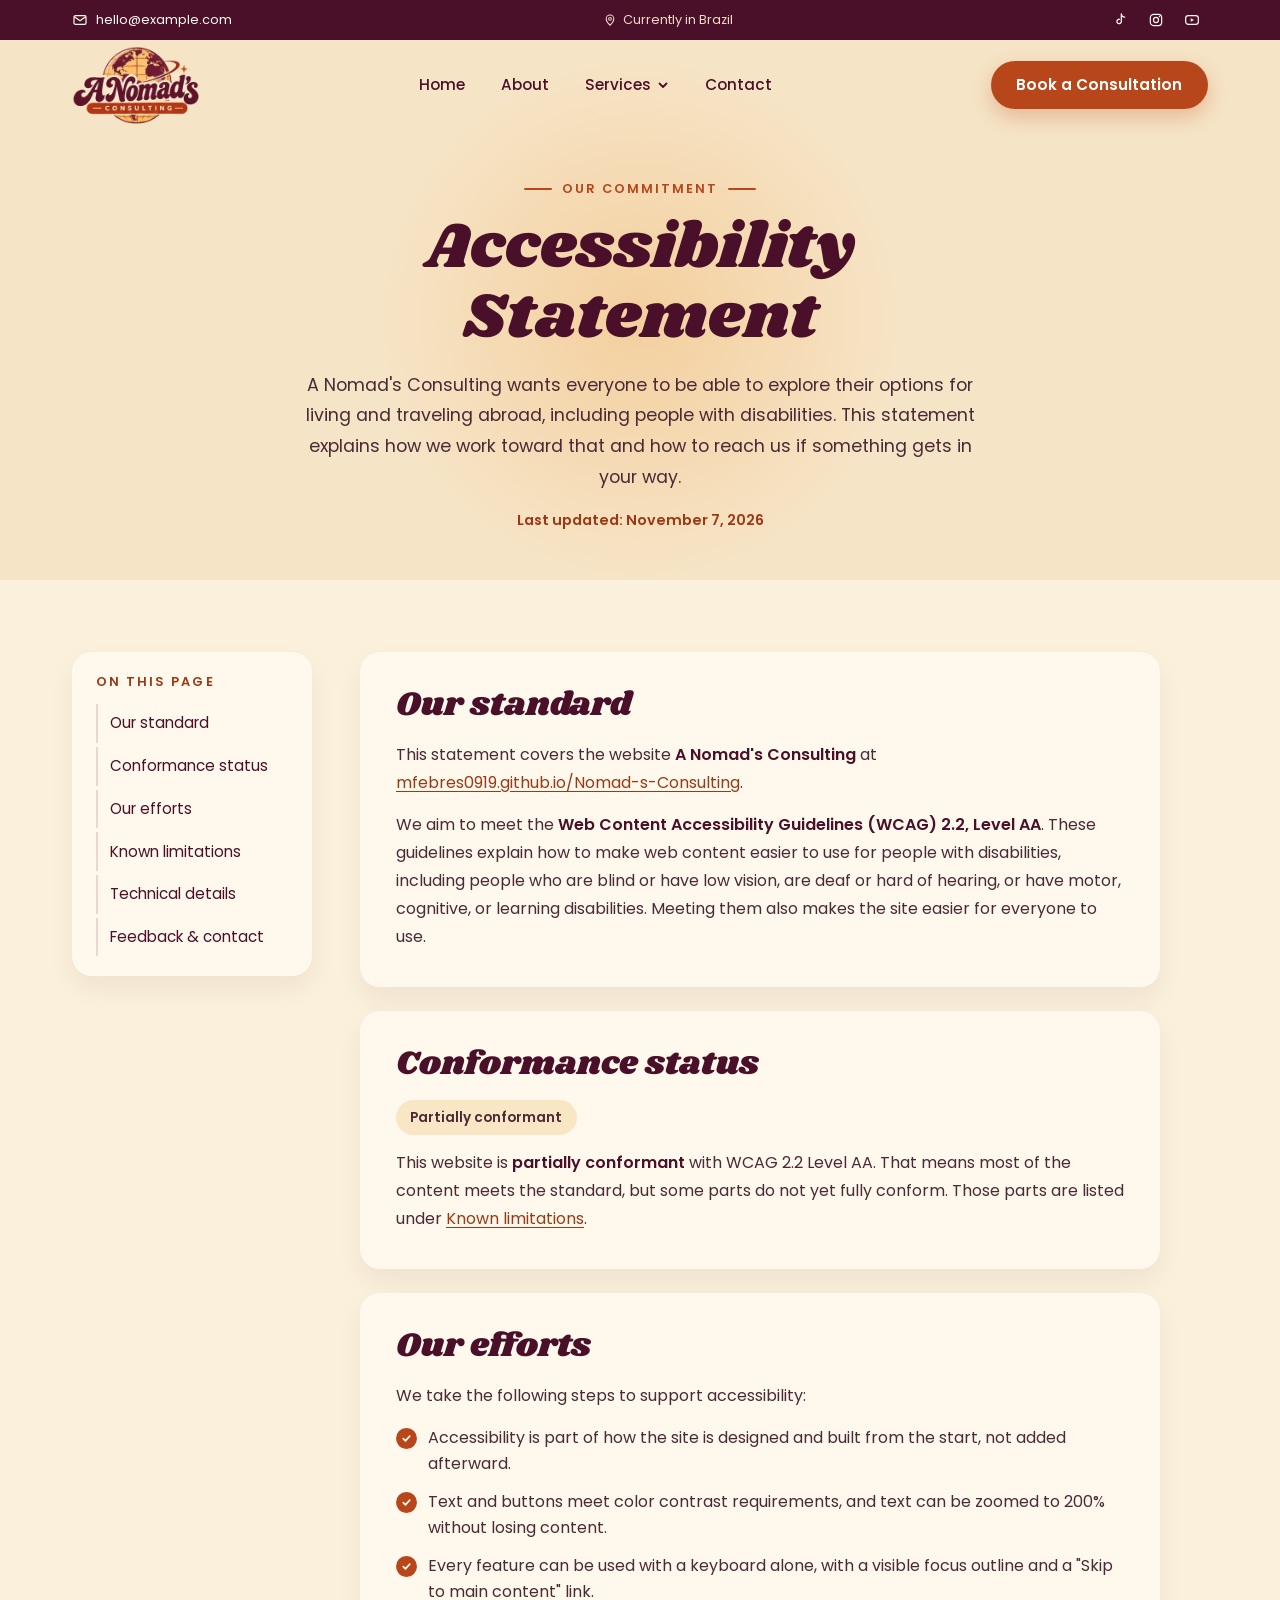
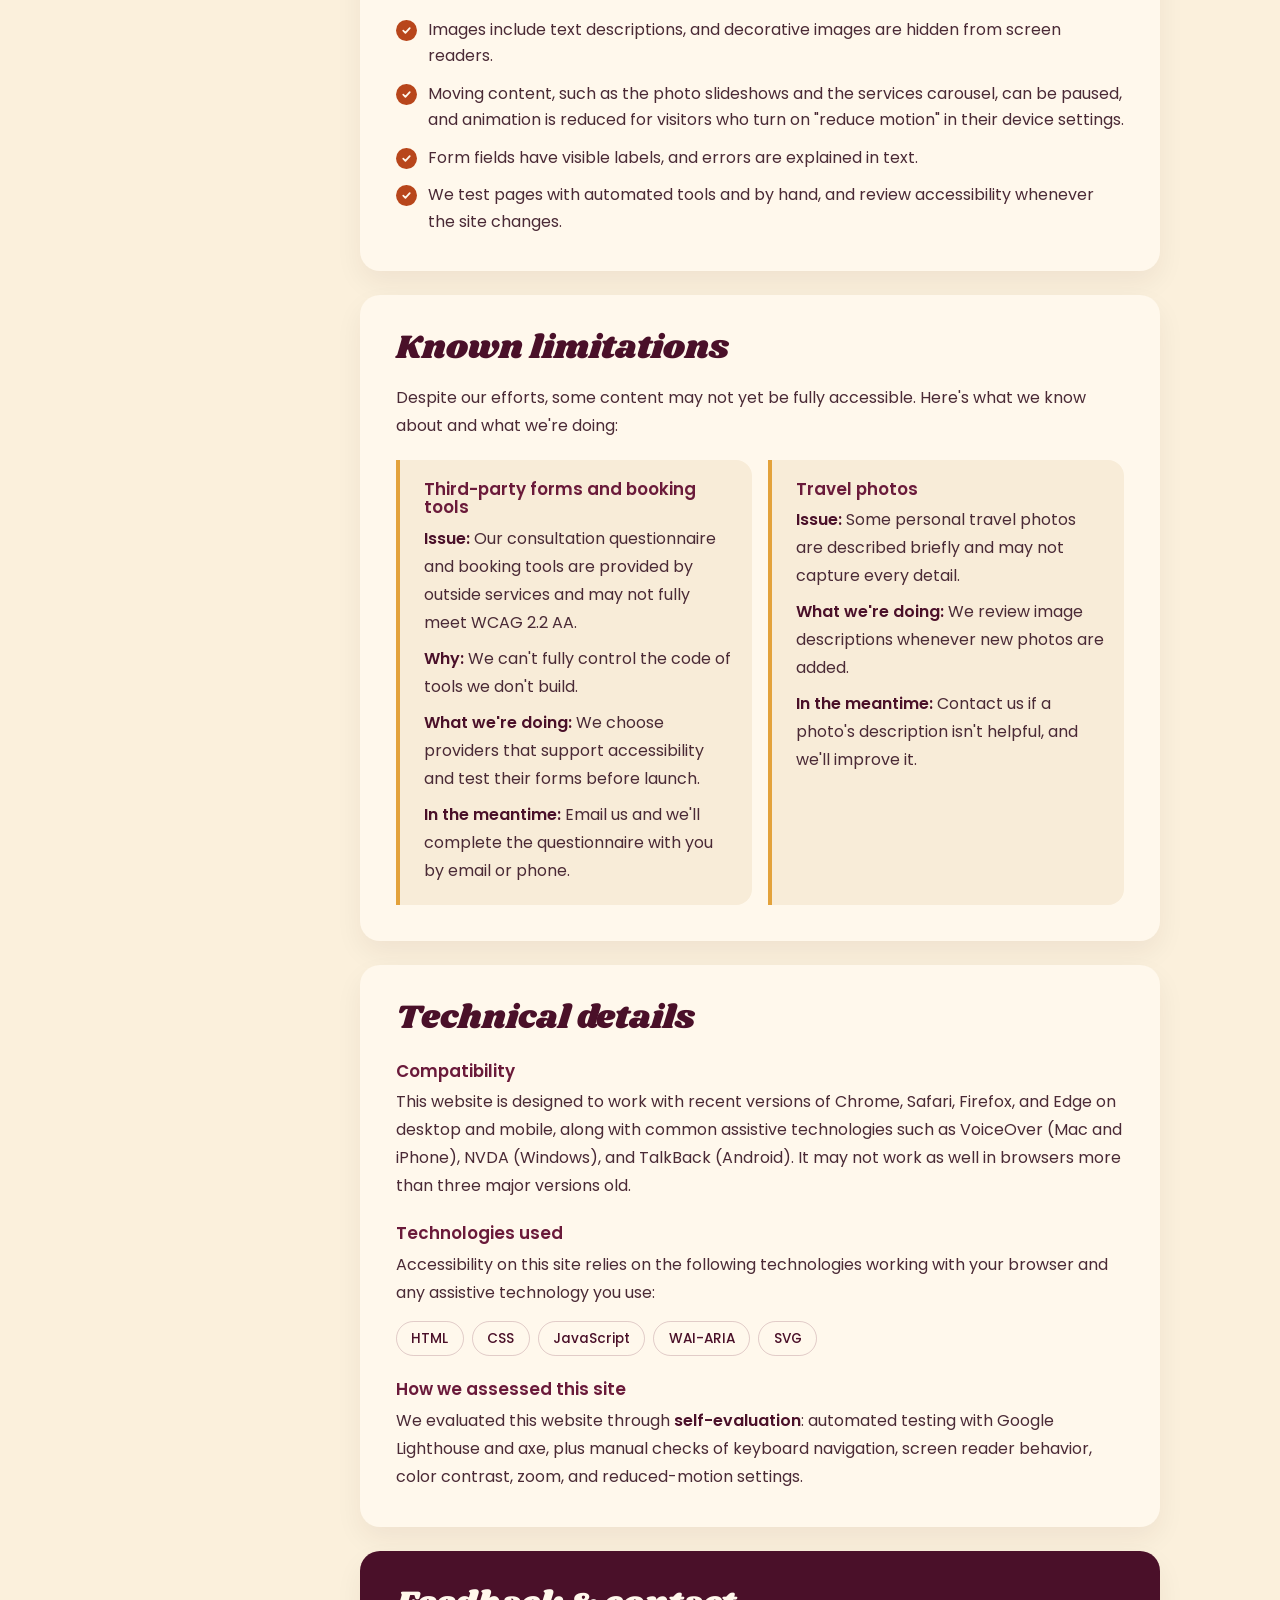
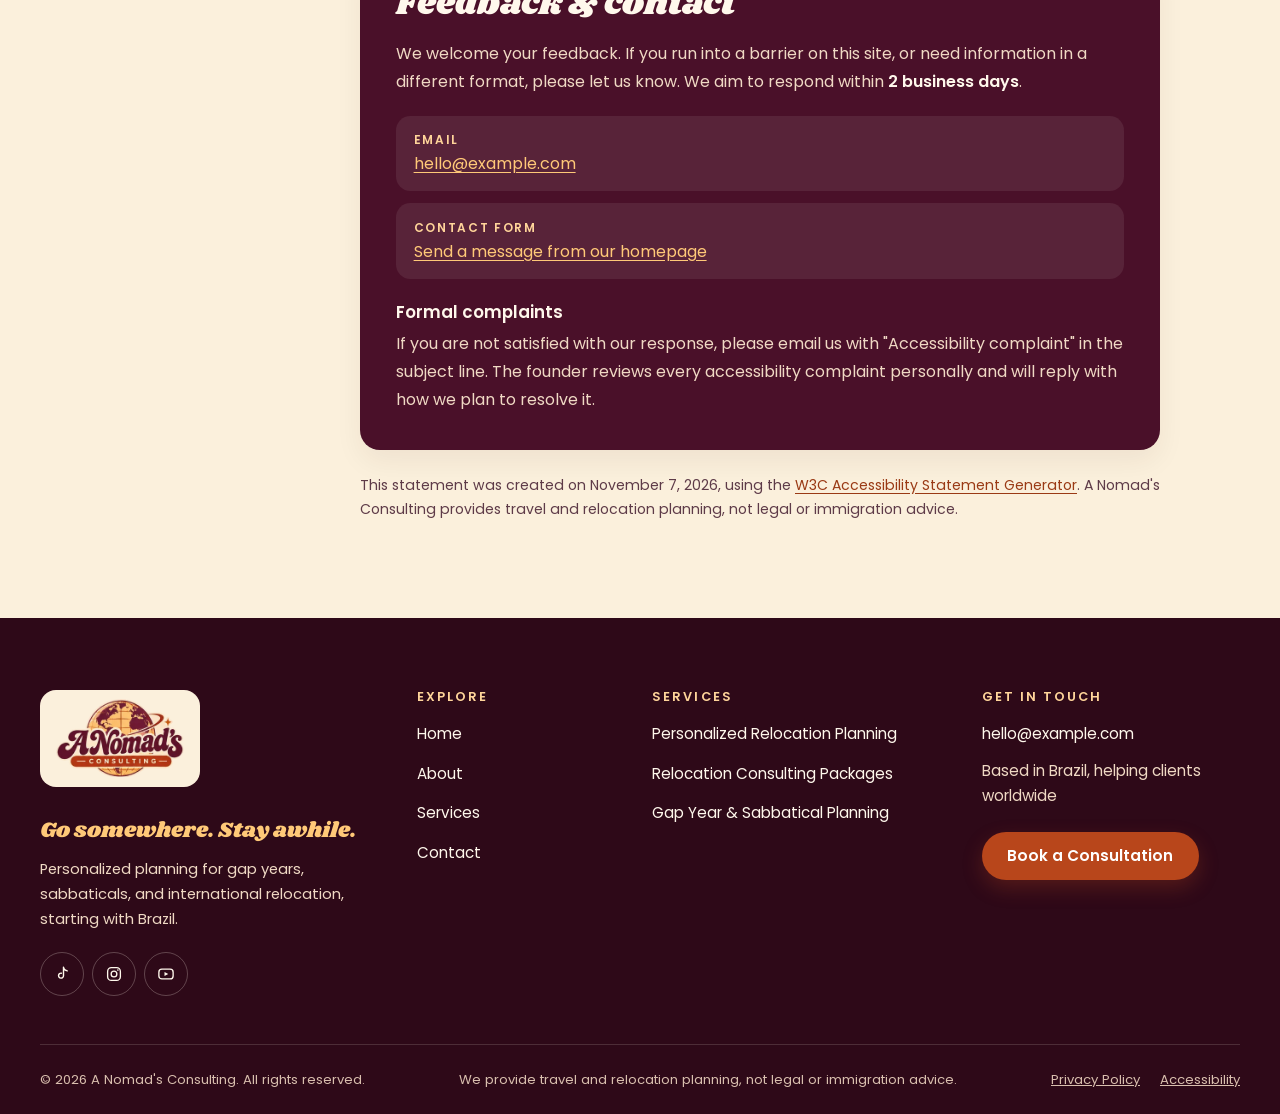
==== accessibility/index.html @ 3bfdb9e0 "Add accessibility statement page; restart services progress bar on arrow clicks; soften contact back" ====
<!DOCTYPE html>
<html lang="en">
<head>
    <meta charset="utf-8">
    <meta name="viewport" content="width=device-width, initial-scale=1">
    <title>Accessibility Statement | A Nomad's Consulting</title>
    <meta name="description" content="Our commitment to an accessible website: the WCAG 2.2 AA standard we follow, known limitations, and how to reach us with accessibility feedback.">
    <meta name="theme-color" content="#fbf0dc">
    <link rel="canonical" href="https://mfebres0919.github.io/Nomad-s-Consulting/accessibility/">
    <link rel="icon" href="../favicon.png" type="image/png" sizes="48x48">
    <link rel="apple-touch-icon" href="../apple-touch-icon.png">

    <link rel="preload" href="../fonts/shrikhand-v17-latin-regular.woff2" as="font" type="font/woff2" crossorigin>
    <link rel="preload" href="../fonts/poppins-v24-latin-regular.woff2" as="font" type="font/woff2" crossorigin>

    <!-- Approved exception (handbook Section 3): tiny head script so fade-ins start hidden -->
    <script src="../javascript/reveal-init.js"></script>

    <link rel="stylesheet" href="../css/global.css">
    <link rel="stylesheet" href="../css/accessibility.css">

    <script defer src="../javascript/vendor/lenis.min.js"></script>
    <script defer src="../javascript/global.js"></script>
</head>
<body>
    <a class="skip-link" href="../#main">Skip to main content</a>

    <!-- ============================================ -->
    <!-- Navigation -->
    <!-- ============================================ -->
    <header class="nav" id="nav">
        <!-- Top bar: email and socials (tucks away on scroll) -->
        <div class="topbar">
            <div class="topbar__inner">
                <!-- PLACEHOLDER: her business email -->
                <a class="topbar__link" href="mailto:hello@example.com">
                    <svg aria-hidden="true" width="16" height="16" viewBox="0 0 24 24"><rect x="3" y="5.5" width="18" height="13" rx="2" fill="none" stroke="currentColor" stroke-width="1.8"/><path d="m3.5 7 8.5 6 8.5-6" fill="none" stroke="currentColor" stroke-width="1.8" stroke-linejoin="round"/></svg>
                    <span>hello@example.com</span>
                </a>

                <p class="topbar__note">
                    <svg aria-hidden="true" width="14" height="14" viewBox="0 0 24 24"><path d="M12 21s-6.5-5.6-6.5-11a6.5 6.5 0 0 1 13 0c0 5.4-6.5 11-6.5 11z" fill="none" stroke="currentColor" stroke-width="1.8" stroke-linejoin="round"/><circle cx="12" cy="10" r="2.4" fill="none" stroke="currentColor" stroke-width="1.8"/></svg>
                    Currently in Brazil
                </p>

                <!-- PLACEHOLDER: swap # for her real profile links -->
                <ul class="topbar__social">
                    <li><a class="topbar__icon" href="#"><span class="visually-hidden">TikTok</span><svg aria-hidden="true" width="16" height="16" viewBox="0 0 24 24"><path d="M14 3v11.2a3.3 3.3 0 1 1-2.8-3.3M14 3c.4 2.7 2.4 4.6 5 4.8" fill="none" stroke="currentColor" stroke-width="1.9" stroke-linecap="round" stroke-linejoin="round"/></svg></a></li>
                    <li><a class="topbar__icon" href="#"><span class="visually-hidden">Instagram</span><svg aria-hidden="true" width="16" height="16" viewBox="0 0 24 24"><rect x="3.5" y="3.5" width="17" height="17" rx="5" fill="none" stroke="currentColor" stroke-width="1.8"/><circle cx="12" cy="12" r="3.8" fill="none" stroke="currentColor" stroke-width="1.8"/><circle cx="17.2" cy="6.8" r="1.1" fill="currentColor"/></svg></a></li>
                    <li><a class="topbar__icon" href="#"><span class="visually-hidden">YouTube</span><svg aria-hidden="true" width="16" height="16" viewBox="0 0 24 24"><rect x="2.5" y="5.5" width="19" height="13" rx="4" fill="none" stroke="currentColor" stroke-width="1.8"/><path d="m10 9.2 5 2.8-5 2.8z" fill="currentColor"/></svg></a></li>
                </ul>
            </div>
        </div>

        <div class="nav__inner">
            <a class="nav__brand" href="../">
                <span class="visually-hidden">A Nomad's Consulting home</span>
                <picture>
                    <source srcset="../images/brand/logo-sm.webp" type="image/webp">
                    <img src="../images/brand/logo-sm.png" alt="" width="300" height="182" decoding="async">
                </picture>
            </a>

            <nav class="nav__menu" id="nav-menu" aria-label="Main">
                <!-- Pill that slides behind the active link (desktop) -->
                <span class="nav__indicator" aria-hidden="true"></span>
                <ul class="nav__links">
                    <li class="nav__item"><a class="nav__link" href="../">Home</a></li>
                    <li class="nav__item"><a class="nav__link" href="../#about">About</a></li>
                    <li class="nav__item nav__item--dropdown">
                        <button class="nav__link nav__drop-toggle" type="button" aria-expanded="false" aria-controls="services-menu">
                            Services
                            <svg class="nav__chevron" aria-hidden="true" width="12" height="12" viewBox="0 0 12 12"><path d="M2.5 4.5 6 8l3.5-3.5" fill="none" stroke="currentColor" stroke-width="1.8" stroke-linecap="round" stroke-linejoin="round"/></svg>
                        </button>
                        <div class="nav__dropdown" id="services-menu">
                            <ul class="nav__dropdown-list">
                                <li><a class="nav__dropdown-link" href="../#relocation-planning">Personalized Relocation Planning</a></li>
                                <li><a class="nav__dropdown-link" href="../#consulting-packages">Relocation Consulting Packages</a></li>
                                <li><a class="nav__dropdown-link" href="../#gap-year">Gap Year &amp; Sabbatical Planning</a></li>
                                <li><a class="nav__dropdown-link nav__dropdown-link--all" href="../#services">View all services</a></li>
                            </ul>
                        </div>
                    </li>
                    <li class="nav__item"><a class="nav__link" href="../#contact">Contact</a></li>
                    <li class="nav__item nav__item--cta"><a class="btn btn--primary" href="../#book">Book a Consultation</a></li>
                </ul>
            </nav>

            <a class="btn btn--primary nav__cta" href="../#book">Book a Consultation</a>

            <button class="nav__toggle" type="button" aria-expanded="false" aria-controls="nav-menu" aria-label="Open menu">
                <span class="nav__bar"></span>
                <span class="nav__bar"></span>
                <span class="nav__bar"></span>
            </button>
        </div>
    </header>

    <main id="main">
        <!-- ============================================ -->
        <!-- Page header -->
        <!-- ============================================ -->
        <header class="page-hero" id="top">
            <div class="page-hero__inner">
                <p class="section-eyebrow" data-reveal="down">Our Commitment</p>
                <h1 class="page-hero__title" data-reveal="up" data-reveal-delay="1">Accessibility Statement</h1>
                <p class="page-hero__text" data-reveal="up" data-reveal-delay="2">A Nomad's Consulting wants everyone to be able to explore their options for living and traveling abroad, including people with disabilities. This statement explains how we work toward that and how to reach us if something gets in your way.</p>
                <p class="page-hero__date" data-reveal="up" data-reveal-delay="3">Last updated: <time datetime="2026-11-07">November 7, 2026</time></p>
            </div>
        </header>

        <div class="statement">
            <!-- On this page -->
            <nav class="statement__toc" aria-label="On this page" data-reveal="left">
                <p class="statement__toc-title">On this page</p>
                <ul>
                    <li><a href="#standard">Our standard</a></li>
                    <li><a href="#status">Conformance status</a></li>
                    <li><a href="#efforts">Our efforts</a></li>
                    <li><a href="#limitations">Known limitations</a></li>
                    <li><a href="#technical">Technical details</a></li>
                    <li><a href="#feedback">Feedback &amp; contact</a></li>
                </ul>
            </nav>

            <div class="statement__body">
                <section class="statement__card" id="standard" aria-labelledby="standard-title" data-reveal="up">
                    <h2 id="standard-title">Our standard</h2>
                    <p>This statement covers the website <strong>A Nomad's Consulting</strong> at <a href="https://mfebres0919.github.io/Nomad-s-Consulting/">mfebres0919.github.io/Nomad-s-Consulting</a>.</p>
                    <p>We aim to meet the <strong>Web Content Accessibility Guidelines (WCAG) 2.2, Level AA</strong>. These guidelines explain how to make web content easier to use for people with disabilities, including people who are blind or have low vision, are deaf or hard of hearing, or have motor, cognitive, or learning disabilities. Meeting them also makes the site easier for everyone to use.</p>
                </section>

                <section class="statement__card" id="status" aria-labelledby="status-title" data-reveal="up">
                    <h2 id="status-title">Conformance status</h2>
                    <p class="statement__badge">Partially conformant</p>
                    <p>This website is <strong>partially conformant</strong> with WCAG 2.2 Level AA. That means most of the content meets the standard, but some parts do not yet fully conform. Those parts are listed under <a href="#limitations">Known limitations</a>.</p>
                </section>

                <section class="statement__card" id="efforts" aria-labelledby="efforts-title" data-reveal="up">
                    <h2 id="efforts-title">Our efforts</h2>
                    <p>We take the following steps to support accessibility:</p>
                    <ul class="statement__list">
                        <li>Accessibility is part of how the site is designed and built from the start, not added afterward.</li>
                        <li>Text and buttons meet color contrast requirements, and text can be zoomed to 200% without losing content.</li>
                        <li>Every feature can be used with a keyboard alone, with a visible focus outline and a "Skip to main content" link.</li>
                        <li>Images include text descriptions, and decorative images are hidden from screen readers.</li>
                        <li>Moving content, such as the photo slideshows and the services carousel, can be paused, and animation is reduced for visitors who turn on "reduce motion" in their device settings.</li>
                        <li>Form fields have visible labels, and errors are explained in text.</li>
                        <li>We test pages with automated tools and by hand, and review accessibility whenever the site changes.</li>
                    </ul>
                </section>

                <section class="statement__card" id="limitations" aria-labelledby="limitations-title" data-reveal="up">
                    <h2 id="limitations-title">Known limitations</h2>
                    <p>Despite our efforts, some content may not yet be fully accessible. Here's what we know about and what we're doing:</p>

                    <div class="statement__limits">
                        <div class="statement__limit">
                            <h3>Third-party forms and booking tools</h3>
                            <p><strong>Issue:</strong> Our consultation questionnaire and booking tools are provided by outside services and may not fully meet WCAG 2.2 AA.</p>
                            <p><strong>Why:</strong> We can't fully control the code of tools we don't build.</p>
                            <p><strong>What we're doing:</strong> We choose providers that support accessibility and test their forms before launch.</p>
                            <p><strong>In the meantime:</strong> Email us and we'll complete the questionnaire with you by email or phone.</p>
                        </div>

                        <div class="statement__limit">
                            <h3>Travel photos</h3>
                            <p><strong>Issue:</strong> Some personal travel photos are described briefly and may not capture every detail.</p>
                            <p><strong>What we're doing:</strong> We review image descriptions whenever new photos are added.</p>
                            <p><strong>In the meantime:</strong> Contact us if a photo's description isn't helpful, and we'll improve it.</p>
                        </div>
                    </div>
                </section>

                <section class="statement__card" id="technical" aria-labelledby="technical-title" data-reveal="up">
                    <h2 id="technical-title">Technical details</h2>

                    <h3>Compatibility</h3>
                    <p>This website is designed to work with recent versions of Chrome, Safari, Firefox, and Edge on desktop and mobile, along with common assistive technologies such as VoiceOver (Mac and iPhone), NVDA (Windows), and TalkBack (Android). It may not work as well in browsers more than three major versions old.</p>

                    <h3>Technologies used</h3>
                    <p>Accessibility on this site relies on the following technologies working with your browser and any assistive technology you use:</p>
                    <ul class="statement__tags">
                        <li>HTML</li>
                        <li>CSS</li>
                        <li>JavaScript</li>
                        <li>WAI-ARIA</li>
                        <li>SVG</li>
                    </ul>

                    <h3>How we assessed this site</h3>
                    <p>We evaluated this website through <strong>self-evaluation</strong>: automated testing with Google Lighthouse and axe, plus manual checks of keyboard navigation, screen reader behavior, color contrast, zoom, and reduced-motion settings.</p>
                </section>

                <section class="statement__card statement__card--feature" id="feedback" aria-labelledby="feedback-title" data-reveal="up">
                    <h2 id="feedback-title">Feedback &amp; contact</h2>
                    <p>We welcome your feedback. If you run into a barrier on this site, or need information in a different format, please let us know. We aim to respond within <strong>2 business days</strong>.</p>

                    <ul class="statement__contact">
                        <li>
                            <span class="statement__contact-label">Email</span>
                            <!-- PLACEHOLDER: her business email -->
                            <a href="mailto:hello@example.com">hello@example.com</a>
                        </li>
                        <li>
                            <span class="statement__contact-label">Contact form</span>
                            <a href="../#contact">Send a message from our homepage</a>
                        </li>
                    </ul>

                    <h3>Formal complaints</h3>
                    <p>If you are not satisfied with our response, please email us with "Accessibility complaint" in the subject line. The founder reviews every accessibility complaint personally and will reply with how we plan to resolve it.</p>
                </section>

                <p class="statement__note" data-reveal="up">This statement was created on November 7, 2026, using the <a href="https://www.w3.org/WAI/planning/statements/generator/">W3C Accessibility Statement Generator</a>. A Nomad's Consulting provides travel and relocation planning, not legal or immigration advice.</p>
            </div>
        </div>
    </main>

    <!-- ============================================ -->
    <!-- Footer -->
    <!-- ============================================ -->
    <footer class="footer">
        <div class="footer__inner">
            <div class="footer__brand" data-reveal="up">
                <a class="footer__logo" href="../">
                    <span class="visually-hidden">A Nomad's Consulting home</span>
                    <picture>
                        <source data-srcset="../images/brand/logo-sm.webp" type="image/webp">
                        <img data-src="../images/brand/logo-sm.png" alt="" width="300" height="182" decoding="async">
                    </picture>
                </a>
                <p class="footer__tagline">Go somewhere. Stay awhile.</p>
                <p class="footer__text">Personalized planning for gap years, sabbaticals, and international relocation, starting with Brazil.</p>

                <!-- PLACEHOLDER: swap # for her real profile links -->
                <ul class="footer__social">
                    <li><a class="footer__social-link" href="#"><span class="visually-hidden">TikTok</span><svg aria-hidden="true" width="18" height="18" viewBox="0 0 24 24"><path d="M14 3v11.2a3.3 3.3 0 1 1-2.8-3.3M14 3c.4 2.7 2.4 4.6 5 4.8" fill="none" stroke="currentColor" stroke-width="1.9" stroke-linecap="round" stroke-linejoin="round"/></svg></a></li>
                    <li><a class="footer__social-link" href="#"><span class="visually-hidden">Instagram</span><svg aria-hidden="true" width="18" height="18" viewBox="0 0 24 24"><rect x="3.5" y="3.5" width="17" height="17" rx="5" fill="none" stroke="currentColor" stroke-width="1.8"/><circle cx="12" cy="12" r="3.8" fill="none" stroke="currentColor" stroke-width="1.8"/><circle cx="17.2" cy="6.8" r="1.1" fill="currentColor"/></svg></a></li>
                    <li><a class="footer__social-link" href="#"><span class="visually-hidden">YouTube</span><svg aria-hidden="true" width="18" height="18" viewBox="0 0 24 24"><rect x="2.5" y="5.5" width="19" height="13" rx="4" fill="none" stroke="currentColor" stroke-width="1.8"/><path d="m10 9.2 5 2.8-5 2.8z" fill="currentColor"/></svg></a></li>
                </ul>
            </div>

            <nav class="footer__col" aria-label="Footer" data-reveal="up" data-reveal-delay="1">
                <h2 class="footer__heading">Explore</h2>
                <ul class="footer__links">
                    <li><a href="../">Home</a></li>
                    <li><a href="../#about">About</a></li>
                    <li><a href="../#services">Services</a></li>
                    <li><a href="../#contact">Contact</a></li>
                </ul>
            </nav>

            <div class="footer__col" data-reveal="up" data-reveal-delay="2">
                <h2 class="footer__heading">Services</h2>
                <ul class="footer__links">
                    <li><a href="../#relocation-planning">Personalized Relocation Planning</a></li>
                    <li><a href="../#consulting-packages">Relocation Consulting Packages</a></li>
                    <li><a href="../#gap-year">Gap Year &amp; Sabbatical Planning</a></li>
                </ul>
            </div>

            <div class="footer__col" data-reveal="up" data-reveal-delay="3">
                <h2 class="footer__heading">Get in Touch</h2>
                <ul class="footer__links">
                    <!-- PLACEHOLDER: her business email -->
                    <li><a href="mailto:hello@example.com">hello@example.com</a></li>
                    <li>Based in Brazil, helping clients worldwide</li>
                </ul>
                <a class="btn btn--primary footer__btn" href="../#book">Book a Consultation</a>
            </div>
        </div>

        <div class="footer__bottom">
            <p>&copy; <span class="footer__year">2026</span> A Nomad's Consulting. All rights reserved.</p>
            <p class="footer__note">We provide travel and relocation planning, not legal or immigration advice.</p>
            <!-- PLACEHOLDER: link once the privacy policy page exists -->
            <div class="footer__legal-links">
                <a class="footer__legal" href="#">Privacy Policy</a>
                <a class="footer__legal" href="./" aria-current="page">Accessibility</a>
            </div>
        </div>
    </footer>

    <!-- Back to top: appears after scrolling down -->
    <a class="back-to-top" href="#top">
        <span class="visually-hidden">Back to top</span>
        <svg aria-hidden="true" width="20" height="20" viewBox="0 0 20 20"><path d="M10 16V4m-5 5 5-5 5 5" fill="none" stroke="currentColor" stroke-width="2" stroke-linecap="round" stroke-linejoin="round"/></svg>
    </a>
</body>
</html>
---- css/global.css ----
/* =========================================================
   A Nomad's Consulting — global styles
   Fonts, tokens, base, buttons, navigation, accessibility
   ========================================================= */

/* ---------- Fonts (self-hosted) ---------- */
@font-face {
    font-family: 'Shrikhand';
    font-style: normal;
    font-weight: 400;
    font-display: swap;
    src: url('../fonts/shrikhand-v17-latin-regular.woff2') format('woff2');
}

@font-face {
    font-family: 'Poppins';
    font-style: normal;
    font-weight: 400;
    font-display: swap;
    src: url('../fonts/poppins-v24-latin-regular.woff2') format('woff2');
}

@font-face {
    font-family: 'Poppins';
    font-style: italic;
    font-weight: 400;
    font-display: swap;
    src: url('../fonts/poppins-v24-latin-italic.woff2') format('woff2');
}

@font-face {
    font-family: 'Poppins';
    font-style: normal;
    font-weight: 500;
    font-display: swap;
    src: url('../fonts/poppins-v24-latin-500.woff2') format('woff2');
}

@font-face {
    font-family: 'Poppins';
    font-style: normal;
    font-weight: 600;
    font-display: swap;
    src: url('../fonts/poppins-v24-latin-600.woff2') format('woff2');
}

/* ---------- Design tokens ---------- */
:root {
    /* Brand colors (from the logo) */
    --plum: #6a1a3a;
    --plum-deep: #4a1029;
    --plum-ink: #2e0918;
    --orange: #b8461b;          /* 5.3:1 behind white text */
    --orange-dark: #9a3a15;     /* small orange text on tinted pills */
    --orange-bright: #d9622b;   /* accents only, never behind text */
    --mustard: #e3a23b;
    --cream: #fbf0dc;
    --cream-light: #fff8ec;
    --sand: #f6e4c6;
    --white: #ffffff;

    /* Type */
    --font-display: 'Shrikhand', 'Cooper Black', Georgia, serif;
    --font-body: 'Poppins', Arial, sans-serif;

    /* Layout */
    --container: 76rem;
    --gutter: clamp(1rem, 4vw, 2.5rem);
    --nav-height: 4.5rem;
    --topbar-height: 2.5rem;
    --header-offset: calc(var(--nav-height) + var(--topbar-height));
    --radius-pill: 999px;
    --radius: 1rem;

    /* Motion */
    --ease-out: cubic-bezier(0.22, 1, 0.36, 1);
    --fill-speed: 650ms;
    --menu-speed: 520ms;
}

/* ---------- Reset & base ---------- */
*,
*::before,
*::after {
    box-sizing: border-box;
}

html {
    scroll-behavior: smooth;
    scroll-padding-top: calc(var(--nav-height) + 1rem);
    -webkit-text-size-adjust: 100%;
}

body {
    margin: 0;
    font-family: var(--font-body);
    font-size: 1rem;
    line-height: 1.6;
    color: var(--plum-ink);
    background: var(--cream);
    -webkit-font-smoothing: antialiased;
}

img,
picture,
svg {
    display: block;
    max-width: 100%;
}

img {
    height: auto;
}

a {
    color: inherit;
}

button {
    font: inherit;
    color: inherit;
    background: none;
    border: 0;
    padding: 0;
    cursor: pointer;
}

ul {
    margin: 0;
    padding: 0;
    list-style: none;
}

h1,
h2,
h3 {
    margin: 0;
    font-family: var(--font-display);
    font-weight: 400;
    line-height: 1.1;
}

p {
    margin: 0;
}

/* ---------- Accessibility utilities ---------- */
.skip-link {
    position: absolute;
    top: 0.75rem;
    left: 0.75rem;
    z-index: 200;
    padding: 0.75rem 1.25rem;
    border-radius: var(--radius-pill);
    background: var(--plum-deep);
    color: var(--white);
    font-weight: 600;
    text-decoration: none;
    transform: translateY(-200%);
    transition: transform 200ms ease;
}

.skip-link:focus {
    transform: translateY(0);
}

.visually-hidden {
    position: absolute;
    width: 1px;
    height: 1px;
    margin: -1px;
    padding: 0;
    overflow: hidden;
    clip: rect(0 0 0 0);
    white-space: nowrap;
    border: 0;
}

:focus-visible {
    outline: 3px solid var(--mustard);
    outline-offset: 3px;
}

/* ---------- Buttons ----------
   The hover color rises from the bottom of the button to the top. */
.btn {
    position: relative;
    isolation: isolate;
    overflow: hidden;
    display: inline-flex;
    align-items: center;
    justify-content: center;
    gap: 0.6rem;
    min-height: 3rem;
    padding: 0.8rem 1.6rem;
    border-radius: var(--radius-pill);
    font-family: var(--font-body);
    font-size: 0.95rem;
    font-weight: 600;
    line-height: 1.2;
    text-align: center;
    text-decoration: none;
    color: var(--white);
    transition: color var(--fill-speed) var(--ease-out), box-shadow var(--fill-speed) var(--ease-out);
}

.btn::before {
    content: "";
    position: absolute;
    inset: 0;
    z-index: -1;
    background: var(--btn-fill);
    transform: scaleY(0);
    transform-origin: bottom;
    transition: transform var(--fill-speed) var(--ease-out);
}

.btn:hover::before,
.btn:focus-visible::before {
    transform: scaleY(1);
}

.btn--primary {
    --btn-fill: var(--plum-deep);
    background: var(--orange);
    box-shadow: 0 0.5rem 1.25rem rgba(184, 70, 27, 0.28);
}

.btn--secondary {
    --btn-fill: var(--orange);
    background: var(--plum);
    box-shadow: 0 0.5rem 1.25rem rgba(46, 9, 24, 0.3);
}

.btn__arrow {
    flex-shrink: 0;
    transition: transform var(--fill-speed) var(--ease-out);
}

.btn:hover .btn__arrow,
.btn:focus-visible .btn__arrow {
    transform: translateX(4px);
}

/* ---------- Section basics (shared by every section) ---------- */
.section-eyebrow {
    display: inline-flex;
    align-items: center;
    gap: 0.6rem;
    margin-bottom: 0.85rem;
    font-size: 0.8rem;
    font-weight: 600;
    letter-spacing: 0.16em;
    text-transform: uppercase;
    color: var(--orange);
}

.section-eyebrow::before {
    content: "";
    width: 1.75rem;
    height: 2px;
    border-radius: 2px;
    background: currentColor;
}

/* Wave divider between sections. Sits at the bottom of a section,
   flipped so the waves rise into it; set `color` to the next
   section's background. */
.section-divider {
    position: absolute;
    left: 0;
    bottom: -1px;
    width: 100%;
    height: clamp(3.5rem, 8vw, 7rem);
    transform: scaleY(-1);
    pointer-events: none;
}

/* At the top of a section, hanging down from the one above */
.section-divider--top {
    top: -1px;
    bottom: auto;
    transform: none;
}

/* ---------- Navigation (mobile first) ----------
   Clear over the hero photo, solid cream once the page scrolls:
   logo left, links centered, booking button right. */
.nav {
    position: fixed;
    top: 0;
    left: 0;
    right: 0;
    z-index: 100;
    isolation: isolate;
    color: var(--plum-deep);
}

/* The glass sits on its own layer so the menu and dropdown inside
   the bar can have their own blur (blurs can't nest) */
.nav::before {
    content: "";
    position: absolute;
    inset: 0;
    z-index: -1;
    border-bottom: 1px solid transparent;
    background: transparent;
    transition: background 400ms ease, border-color 400ms ease, box-shadow 400ms ease;
}

.nav.is-scrolled::before,
.nav.is-open::before {
    border-bottom-color: rgba(106, 26, 58, 0.1);
    background: var(--cream-light);
    box-shadow: 0 0.5rem 1.5rem rgba(46, 9, 24, 0.08);
}

.nav__inner {
    position: relative;
    display: flex;
    align-items: center;
    justify-content: space-between;
    gap: 1rem;
    max-width: var(--container);
    min-height: var(--nav-height);
    margin: 0 auto;
    padding: 0.4rem var(--gutter);
}

.nav__brand {
    flex-shrink: 0;
    border-radius: 0.5rem;
}

.nav__brand img {
    width: 6.75rem;
}

/* ---------- Top bar ---------- */
.topbar {
    max-height: var(--topbar-height);
    overflow: hidden;
    background: var(--plum-deep);
    color: var(--cream-light);
    transition: max-height 450ms var(--ease-out), opacity 300ms ease;
}

/* Tucks away once the page scrolls or the menu opens */
.nav.is-scrolled .topbar,
.nav.is-open .topbar {
    max-height: 0;
    opacity: 0;
}

.topbar__inner {
    display: flex;
    align-items: center;
    justify-content: space-between;
    gap: 1rem;
    max-width: var(--container);
    height: var(--topbar-height);
    margin: 0 auto;
    padding: 0 var(--gutter);
    font-size: 0.8rem;
}

.topbar__link {
    display: inline-flex;
    align-items: center;
    gap: 0.5rem;
    min-height: 2rem;
    text-decoration: none;
    color: inherit;
    transition: color 250ms ease;
}

.topbar__link:hover {
    color: #ffd59a;
}

.topbar__note {
    display: none;
    align-items: center;
    gap: 0.4rem;
    color: #f0d9c4;
}

.topbar__social {
    display: flex;
    gap: 0.25rem;
}

/* Icon buttons: the hover color rises from the bottom */
.topbar__icon {
    position: relative;
    isolation: isolate;
    overflow: hidden;
    display: grid;
    place-items: center;
    width: 2rem;
    height: 2rem;
    border-radius: 50%;
    color: var(--cream-light);
    transition: color var(--fill-speed) var(--ease-out);
}

.topbar__icon::before {
    content: "";
    position: absolute;
    inset: 0;
    z-index: -1;
    background: var(--orange);
    transform: scaleY(0);
    transform-origin: bottom;
    transition: transform var(--fill-speed) var(--ease-out);
}

.topbar__icon:hover::before,
.topbar__icon:focus-visible::before {
    transform: scaleY(1);
}

@media (min-width: 768px) {
    .topbar__note {
        display: inline-flex;
    }
}

/* Hamburger: three lines that turn into an X */
.nav__toggle {
    position: relative;
    display: grid;
    place-items: center;
    width: 2.9rem;
    height: 2.9rem;
    border-radius: 50%;
    background: var(--plum-deep);
    color: var(--cream-light);
    transition: background 300ms ease;
}

.nav__toggle:hover {
    background: var(--plum);
}

.nav__bar {
    position: absolute;
    left: 50%;
    top: 50%;
    width: 1.25rem;
    height: 2px;
    margin-top: -1px;
    margin-left: -0.625rem;
    border-radius: 2px;
    background: currentColor;
    transition: transform 420ms var(--ease-out), opacity 260ms ease;
}

.nav__bar:nth-child(1) {
    transform: translateY(-6px);
}

.nav__bar:nth-child(3) {
    transform: translateY(6px);
}

.nav.is-open .nav__bar:nth-child(1) {
    transform: translateY(0) rotate(45deg);
}

.nav.is-open .nav__bar:nth-child(2) {
    opacity: 0;
    transform: scaleX(0.2);
}

.nav.is-open .nav__bar:nth-child(3) {
    transform: translateY(0) rotate(-45deg);
}

/* Mobile menu: a sheet that drops down under the bar */
.nav__menu {
    position: absolute;
    top: 100%;
    left: 0;
    right: 0;
    max-height: calc(100svh - var(--nav-height));
    overflow-y: auto;
    padding: 0.75rem var(--gutter) 1.5rem;
    border-bottom: 1px solid rgba(106, 26, 58, 0.1);
    border-radius: 0 0 1.5rem 1.5rem;
    background: var(--cream-light);
    box-shadow: 0 1.5rem 2.5rem rgba(46, 9, 24, 0.15);
    visibility: hidden;
    opacity: 0;
    transform: translateY(-0.75rem);
    transition: opacity var(--menu-speed) var(--ease-out), transform var(--menu-speed) var(--ease-out), visibility 0s linear var(--menu-speed);
}

.nav.is-open .nav__menu {
    visibility: visible;
    opacity: 1;
    transform: translateY(0);
    transition-delay: 0s;
}

/* Links slide in one after another */
.nav__item {
    opacity: 0;
    transform: translateY(0.75rem);
    transition: opacity 400ms var(--ease-out), transform 400ms var(--ease-out);
}

.nav.is-open .nav__item {
    opacity: 1;
    transform: translateY(0);
}

.nav.is-open .nav__item:nth-child(1) { transition-delay: 80ms; }
.nav.is-open .nav__item:nth-child(2) { transition-delay: 140ms; }
.nav.is-open .nav__item:nth-child(3) { transition-delay: 200ms; }
.nav.is-open .nav__item:nth-child(4) { transition-delay: 260ms; }
.nav.is-open .nav__item:nth-child(5) { transition-delay: 320ms; }

.nav__link {
    position: relative;
    isolation: isolate;
    overflow: hidden;
    display: flex;
    align-items: center;
    justify-content: space-between;
    gap: 0.4rem;
    width: 100%;
    min-height: 3rem;
    padding: 0.7rem 1rem;
    border-radius: 0.75rem;
    font-size: 1.05rem;
    font-weight: 500;
    text-decoration: none;
    color: var(--plum-deep);
}

/* Same bottom-to-top fill as the buttons, in a soft plum tint */
.nav__link::before,
.nav__dropdown-link::before {
    content: "";
    position: absolute;
    inset: 0;
    z-index: -1;
    background: rgba(106, 26, 58, 0.08);
    transform: scaleY(0);
    transform-origin: bottom;
    transition: transform var(--fill-speed) var(--ease-out);
}

.nav__link:hover::before,
.nav__link:focus-visible::before,
.nav__dropdown-link:hover::before,
.nav__dropdown-link:focus-visible::before {
    transform: scaleY(1);
}

.nav__chevron {
    transition: transform 400ms var(--ease-out);
}

.nav__drop-toggle[aria-expanded="true"] .nav__chevron {
    transform: rotate(180deg);
}

/* Services dropdown: an accordion on mobile */
.nav__dropdown {
    display: grid;
    grid-template-rows: 0fr;
    visibility: hidden;
    transition: grid-template-rows 480ms var(--ease-out), visibility 0s linear 480ms;
}

.nav__item--dropdown.is-open .nav__dropdown {
    grid-template-rows: 1fr;
    visibility: visible;
    transition-delay: 0s;
}

.nav__dropdown-list {
    min-height: 0;
    overflow: hidden;
    padding-left: 0.75rem;
}

.nav__dropdown-link {
    position: relative;
    isolation: isolate;
    overflow: hidden;
    display: block;
    padding: 0.65rem 1rem;
    border-radius: 0.6rem;
    font-size: 0.95rem;
    text-decoration: none;
    color: var(--plum);
    opacity: 0;
    transform: translateY(-0.4rem);
    transition: opacity 360ms var(--ease-out), transform 360ms var(--ease-out);
}

.nav__item--dropdown.is-open .nav__dropdown-link {
    opacity: 1;
    transform: translateY(0);
}

.nav__item--dropdown.is-open li:nth-child(2) .nav__dropdown-link { transition-delay: 60ms; }
.nav__item--dropdown.is-open li:nth-child(3) .nav__dropdown-link { transition-delay: 120ms; }
.nav__item--dropdown.is-open li:nth-child(4) .nav__dropdown-link { transition-delay: 180ms; }

.nav__dropdown-link--all {
    font-weight: 600;
    color: var(--orange);
}

.nav__item--cta {
    padding-top: 0.75rem;
}

.nav__item--cta .btn {
    width: 100%;
}

/* Active section in the mobile menu: tinted row with an orange edge */
.nav__indicator {
    display: none;
}

.nav__link.is-active {
    background: rgba(184, 70, 27, 0.1);
    box-shadow: inset 3px 0 0 var(--orange);
    font-weight: 600;
}

/* The bar's own button shows from tablet up; on phones it lives in the menu */
.nav__cta {
    display: none;
}

@media (min-width: 640px) {
    .nav__cta {
        display: inline-flex;
        margin-left: auto;
    }

    .nav__item--cta {
        display: none;
    }

    .nav__brand img {
        width: 7.5rem;
    }
}

/* Desktop: links centered, button on the right */
@media (min-width: 1024px) {
    :root {
        --nav-height: 5.25rem;
    }

    .nav__inner {
        gap: 1.5rem;
    }

    .nav__brand img {
        width: 8rem;
    }

    .nav__toggle {
        display: none;
    }

    .nav__menu {
        position: static;
        max-height: none;
        overflow: visible;
        margin: 0 auto;
        padding: 0;
        border: 0;
        border-radius: 0;
        background: none;
        -webkit-backdrop-filter: none;
        backdrop-filter: none;
        box-shadow: none;
        visibility: visible;
        opacity: 1;
        transform: none;
        transition: none;
    }

    .nav__links {
        display: flex;
        align-items: center;
        gap: 0.25rem;
    }

    .nav__item {
        position: relative;
        opacity: 1;
        transform: none;
        transition: none;
    }

    .nav__cta {
        margin-left: 0;
    }

    .nav__link {
        width: auto;
        min-height: 2.75rem;
        padding: 0.55rem 1rem;
        border-radius: var(--radius-pill);
        font-size: 0.95rem;
    }

    .nav__dropdown {
        position: absolute;
        top: calc(100% + 1rem);
        left: 50%;
        display: block;
        width: 18.5rem;
        padding: 0.6rem;
        border: 1px solid rgba(106, 26, 58, 0.1);
        border-radius: 1rem;
        background: var(--cream-light);
        box-shadow: 0 1.25rem 2.5rem rgba(46, 9, 24, 0.15);
        opacity: 0;
        transform: translate(-50%, 0.6rem);
        transition: opacity 380ms var(--ease-out), transform 380ms var(--ease-out), visibility 0s linear 380ms;
    }

    /* Invisible bridge so the pointer can travel from Services into the menu */
    .nav__dropdown::before {
        content: "";
        position: absolute;
        left: 0;
        right: 0;
        top: -1.1rem;
        height: 1.1rem;
    }

    .nav__item--dropdown.is-open .nav__dropdown {
        opacity: 1;
        transform: translate(-50%, 0);
    }

    .nav__dropdown-list {
        overflow: visible;
        padding-left: 0;
    }

    /* The menu is the measuring box for the sliding pill */
    .nav__menu {
        position: relative;
    }

    .nav__links {
        position: relative;
        z-index: 1;
    }

    /* Active section: a soft pill that glides between links */
    .nav__indicator {
        position: absolute;
        top: 50%;
        left: 0;
        z-index: 0;
        display: block;
        width: 0;
        height: 2.75rem;
        margin-top: -1.375rem;
        border-radius: var(--radius-pill);
        background: rgba(184, 70, 27, 0.11);
        box-shadow: inset 0 0 0 1px rgba(184, 70, 27, 0.2);
        opacity: 0;
        transition:
            transform 550ms var(--ease-out),
            width 550ms var(--ease-out),
            opacity 300ms ease;
    }

    .nav__indicator.is-visible {
        opacity: 1;
    }

    /* Small mustard dot under the pill, like a map pin */
    .nav__indicator::after {
        content: "";
        position: absolute;
        left: 50%;
        bottom: -0.55rem;
        width: 5px;
        height: 5px;
        margin-left: -2.5px;
        border-radius: 50%;
        background: var(--orange);
    }

    .nav__link.is-active {
        background: none;
        box-shadow: none;
        color: var(--plum-deep);
    }
}

/* ---------- Footer ---------- */
.footer {
    padding: clamp(3rem, 7vw, 4.5rem) var(--gutter) 1.5rem;
    background: var(--plum-ink);
    color: #f0d9c4;
}

.footer__inner {
    display: grid;
    gap: 2.5rem;
    max-width: var(--container);
    margin: 0 auto;
}

/* Logo sits on a cream badge so the plum lettering stays readable */
.footer__logo {
    display: inline-block;
    margin-bottom: 1.25rem;
    padding: 0.6rem 1rem;
    border-radius: 1rem;
    background: var(--cream);
}

.footer__logo img {
    width: 8rem;
}

.footer__tagline {
    margin-bottom: 0.5rem;
    font-family: var(--font-display);
    font-size: 1.35rem;
    color: #ffc978;
}

.footer__text {
    max-width: 22rem;
    margin-bottom: 1.25rem;
    font-size: 0.92rem;
    line-height: 1.7;
}

.footer__social {
    display: flex;
    gap: 0.5rem;
}

.footer__social-link {
    position: relative;
    isolation: isolate;
    overflow: hidden;
    display: grid;
    place-items: center;
    width: 2.75rem;
    height: 2.75rem;
    border: 1px solid rgba(255, 248, 236, 0.25);
    border-radius: 50%;
    color: var(--cream-light);
}

.footer__social-link::before {
    content: "";
    position: absolute;
    inset: 0;
    z-index: -1;
    background: var(--orange);
    transform: scaleY(0);
    transform-origin: bottom;
    transition: transform var(--fill-speed) var(--ease-out);
}

.footer__social-link:hover::before,
.footer__social-link:focus-visible::before {
    transform: scaleY(1);
}

.footer__heading {
    margin-bottom: 1rem;
    font-family: var(--font-body);
    font-size: 0.8rem;
    font-weight: 600;
    letter-spacing: 0.16em;
    text-transform: uppercase;
    color: #ffd59a;
}

.footer__links {
    display: grid;
    gap: 0.65rem;
    font-size: 0.95rem;
}

.footer__links a {
    display: inline-block;
    padding: 0.15rem 0;
    text-decoration: none;
    color: var(--cream-light);
    background: linear-gradient(currentColor, currentColor) no-repeat left bottom / 0 1px;
    transition: background-size 400ms var(--ease-out), color 300ms ease;
}

.footer__links a:hover,
.footer__links a:focus-visible {
    color: #ffc978;
    background-size: 100% 1px;
}

.footer__btn {
    margin-top: 1.5rem;
}

.footer__bottom {
    display: grid;
    gap: 0.5rem;
    max-width: var(--container);
    margin: 3rem auto 0;
    padding-top: 1.5rem;
    border-top: 1px solid rgba(255, 248, 236, 0.15);
    font-size: 0.82rem;
    color: #d9bfae;
}

.footer__legal-links {
    display: flex;
    flex-wrap: wrap;
    gap: 0.5rem 1.25rem;
}

.footer__legal {
    color: inherit;
}

.footer__legal:hover {
    color: #ffc978;
}

@media (min-width: 640px) {
    .footer__inner {
        grid-template-columns: 1fr 1fr;
    }
}

@media (min-width: 1024px) {
    .footer__inner {
        grid-template-columns: 1.4fr 0.8fr 1.2fr 1.1fr;
        gap: 3rem;
    }

    .footer__bottom {
        grid-template-columns: auto 1fr auto;
        align-items: center;
        gap: 2rem;
    }

    .footer__note {
        text-align: center;
    }
}

/* ---------- Back to top ---------- */
.back-to-top {
    position: fixed;
    right: 1rem;
    bottom: 1rem;
    z-index: 90;
    isolation: isolate;
    overflow: hidden;
    display: grid;
    place-items: center;
    width: 3rem;
    height: 3rem;
    border-radius: 50%;
    background: var(--orange);
    color: var(--white);
    box-shadow: 0 0.6rem 1.5rem rgba(184, 70, 27, 0.35);
    visibility: hidden;
    opacity: 0;
    transform: translateY(1rem);
    transition: opacity 400ms ease, transform 400ms var(--ease-out), visibility 0s linear 400ms;
}

.back-to-top.is-visible {
    visibility: visible;
    opacity: 1;
    transform: translateY(0);
    transition-delay: 0s;
}

/* Hover color rises from the bottom */
.back-to-top::before {
    content: "";
    position: absolute;
    inset: 0;
    z-index: -1;
    background: var(--plum-deep);
    transform: scaleY(0);
    transform-origin: bottom;
    transition: transform var(--fill-speed) var(--ease-out);
}

.back-to-top:hover::before,
.back-to-top:focus-visible::before {
    transform: scaleY(1);
}

.back-to-top svg {
    transition: transform 400ms var(--ease-out);
}

.back-to-top:hover svg {
    transform: translateY(-2px);
}

@media (min-width: 768px) {
    .back-to-top {
        right: 1.5rem;
        bottom: 1.5rem;
        width: 3.25rem;
        height: 3.25rem;
    }
}

/* ---------- Smooth scrolling (Lenis) ---------- */
html.lenis,
html.lenis body {
    height: auto;
}

.lenis:not(.lenis-autoToggle).lenis-stopped {
    overflow: clip;
}

.lenis.lenis-smooth [data-lenis-prevent] {
    overscroll-behavior: contain;
}

.lenis.lenis-smooth iframe {
    pointer-events: none;
}

/* ---------- Fade-ins ----------
   Only when JavaScript is running (.js on <html>), so content is never
   hidden without it. Fades use filter: opacity() rather than opacity so
   accessibility scanners still see the text, and movement uses the
   individual translate / scale properties so it never fights an
   element's own transform. Directions: up, down, left, right, zoom. */
.js [data-reveal] {
    filter: opacity(0);
    transition:
        filter 2.2s ease,
        translate 2.2s var(--ease-out),
        scale 2.2s var(--ease-out);
    transition-delay: calc(var(--reveal-step, 0) * 180ms);
}

.js [data-reveal="up"] { translate: 0 2.5rem; }
.js [data-reveal="down"] { translate: 0 -2rem; }
.js [data-reveal="left"] { translate: -3rem 0; }
.js [data-reveal="right"] { translate: 3rem 0; }
.js [data-reveal="zoom"] { scale: 0.88; }

.js [data-reveal-delay="1"] { --reveal-step: 1; }
.js [data-reveal-delay="2"] { --reveal-step: 2; }
.js [data-reveal-delay="3"] { --reveal-step: 3; }
.js [data-reveal-delay="4"] { --reveal-step: 4; }

.js [data-reveal].is-revealed {
    filter: none;
    translate: none;
    scale: none;
}

/* Photos fade up gently as they finish loading */
.js img[data-src],
.js img.is-pending {
    filter: opacity(0);
}

.js img.is-loaded {
    transition: filter 1.4s ease;
}

/* ---------- Hand-drawn underline ---------- */
.scribble-wrap {
    position: relative;
    display: inline-block;
}

.scribble {
    position: absolute;
    left: -2%;
    bottom: -0.12em;
    width: 104%;
    height: 0.28em;
    overflow: visible;
    pointer-events: none;
}

.scribble path {
    fill: none;
    stroke: var(--mustard);
    stroke-width: 5;
    stroke-linecap: round;
    stroke-dasharray: 1;
    stroke-dashoffset: 0;
}

/* Draws itself once its heading has faded in */
.js .scribble path {
    stroke-dashoffset: 1;
    transition: stroke-dashoffset 1.6s var(--ease-out) 1.4s;
}

.js .is-revealed .scribble path {
    stroke-dashoffset: 0;
}

/* ---------- Botanicals: leaves and flowers peeking in at the edges ---------- */
.botanicals {
    position: absolute;
    inset: 0;
    z-index: 0;
    overflow: hidden;
    pointer-events: none;
}

.botanical {
    position: absolute;
    height: auto;
    animation: leafSway 7s ease-in-out infinite alternate;
}

@keyframes leafSway {
    from { rotate: calc(var(--leaf-tilt, 0deg) - 3deg); }
    to { rotate: calc(var(--leaf-tilt, 0deg) + 3deg); }
}

/* ---------- Reduced motion ---------- */
@media (prefers-reduced-motion: reduce) {
    html {
        scroll-behavior: auto;
    }

    .js [data-reveal] {
        filter: none;
        translate: none;
        scale: none;
    }

    .js .scribble path {
        stroke-dashoffset: 0;
    }

    .botanical {
        animation: none;
    }

    *,
    *::before,
    *::after {
        transition-duration: 1ms !important;
        transition-delay: 0s !important;
        animation-duration: 1ms !important;
        animation-iteration-count: 1 !important;
    }
}
---- css/accessibility.css ----
/* =========================================================
   A Nomad's Consulting — accessibility statement page
   ========================================================= */

/* ---------- Page header (mobile first) ---------- */
.page-hero {
    position: relative;
    padding: calc(var(--header-offset) + 3rem) var(--gutter) 3rem;
    overflow: hidden;
    background: var(--sand);
    text-align: center;
}

/* Soft sun glow behind the title */
.page-hero::before {
    content: "";
    position: absolute;
    left: 50%;
    top: 55%;
    width: min(90vw, 34rem);
    aspect-ratio: 1;
    border-radius: 50%;
    background: radial-gradient(circle, rgba(240, 168, 82, 0.35) 0%, rgba(227, 162, 59, 0) 68%);
    transform: translate(-50%, -50%);
}

.page-hero__inner {
    position: relative;
    max-width: 44rem;
    margin: 0 auto;
}

.page-hero .section-eyebrow::after {
    content: "";
    width: 1.75rem;
    height: 2px;
    border-radius: 2px;
    background: currentColor;
}

.page-hero__title {
    margin-bottom: 1rem;
    font-size: clamp(2.3rem, 8vw, 4rem);
    color: var(--plum-deep);
}

.page-hero__text {
    margin-bottom: 1rem;
    font-size: clamp(1rem, 3.4vw, 1.1rem);
    line-height: 1.75;
    color: #4a2a36;
}

.page-hero__date {
    font-size: 0.9rem;
    font-weight: 600;
    color: var(--orange-dark);
}

/* ---------- Statement layout ---------- */
.statement {
    display: grid;
    gap: 2rem;
    max-width: var(--container);
    margin: 0 auto;
    padding: clamp(2.5rem, 6vw, 4.5rem) var(--gutter) clamp(4rem, 9vw, 6rem);
}

/* On this page */
.statement__toc {
    padding: 1.25rem 1.5rem;
    border-radius: 1.25rem;
    background: var(--cream-light);
    box-shadow: 0 0.75rem 1.75rem rgba(46, 9, 24, 0.06);
}

.statement__toc-title {
    margin-bottom: 0.75rem;
    font-size: 0.8rem;
    font-weight: 600;
    letter-spacing: 0.16em;
    text-transform: uppercase;
    color: var(--orange-dark);
}

.statement__toc ul {
    display: grid;
    gap: 0.25rem;
}

.statement__toc a {
    display: block;
    padding: 0.45rem 0.75rem;
    border-left: 2px solid rgba(106, 26, 58, 0.15);
    font-size: 0.95rem;
    text-decoration: none;
    color: var(--plum-deep);
    transition: border-color 300ms ease, background 300ms ease;
}

.statement__toc a:hover,
.statement__toc a:focus-visible {
    border-left-color: var(--orange);
    background: rgba(184, 70, 27, 0.07);
}

.statement__body {
    display: grid;
    gap: 1.5rem;
}

.statement__card {
    padding: clamp(1.5rem, 4vw, 2.25rem);
    border-radius: 1.25rem;
    background: var(--cream-light);
    box-shadow: 0 0.75rem 1.75rem rgba(46, 9, 24, 0.06);
    scroll-margin-top: calc(var(--nav-height) + 1.5rem);
}

.statement__card h2 {
    margin-bottom: 1rem;
    font-size: clamp(1.6rem, 5vw, 2.1rem);
    color: var(--plum-deep);
}

.statement__card h3 {
    margin: 1.5rem 0 0.5rem;
    font-family: var(--font-body);
    font-size: 1.05rem;
    font-weight: 600;
    color: var(--plum);
}

.statement__card p {
    margin-bottom: 0.9rem;
    line-height: 1.75;
    color: #4a2a36;
}

.statement__card p:last-child {
    margin-bottom: 0;
}

.statement__card strong {
    font-weight: 600;
    color: var(--plum-deep);
}

.statement__card a,
.statement__note a {
    color: var(--orange-dark);
    text-underline-offset: 0.2em;
}

.statement__badge {
    display: inline-block;
    padding: 0.35rem 0.9rem;
    border-radius: var(--radius-pill);
    background: rgba(227, 162, 59, 0.22);
    font-size: 0.85rem;
    font-weight: 600;
    color: var(--plum-deep);
}

/* Checklist with orange ticks */
.statement__list {
    display: grid;
    gap: 0.7rem;
}

.statement__list li {
    position: relative;
    padding-left: 2rem;
    line-height: 1.65;
    color: #4a2a36;
}

.statement__list li::before {
    content: "";
    position: absolute;
    left: 0;
    top: 0.2rem;
    width: 1.3rem;
    height: 1.3rem;
    border-radius: 50%;
    background: var(--orange) url("data:image/svg+xml,%3Csvg xmlns='http://www.w3.org/2000/svg' viewBox='0 0 12 12'%3E%3Cpath d='m3 6.2 2 2 4-4.4' fill='none' stroke='%23fff8ec' stroke-width='1.6' stroke-linecap='round' stroke-linejoin='round'/%3E%3C/svg%3E") no-repeat center / 0.8rem;
}

/* Known limitations */
.statement__limits {
    display: grid;
    gap: 1rem;
    margin-top: 1.25rem;
}

.statement__limit {
    padding: 1.25rem 1.25rem 1.25rem 1.5rem;
    border-left: 4px solid var(--mustard);
    border-radius: 0 1rem 1rem 0;
    background: #f8ecd8;
}

.statement__limit h3 {
    margin-top: 0;
}

.statement__limit p {
    margin-bottom: 0.5rem;
}

/* Technology tags */
.statement__tags {
    display: flex;
    flex-wrap: wrap;
    gap: 0.5rem;
}

.statement__tags li {
    padding: 0.35rem 0.9rem;
    border: 1px solid rgba(106, 26, 58, 0.2);
    border-radius: var(--radius-pill);
    font-size: 0.85rem;
    font-weight: 500;
    color: var(--plum-deep);
}

/* Feedback card stands out in plum */
.statement__card--feature {
    background: var(--plum-deep);
}

.statement__card--feature h2,
.statement__card--feature h3,
.statement__card--feature strong {
    color: var(--cream-light);
}

.statement__card--feature p {
    color: #f0d9c4;
}

.statement__card--feature a {
    color: #ffc978;
}

.statement__contact {
    display: grid;
    gap: 0.75rem;
    margin: 1.25rem 0 0.5rem;
}

.statement__contact li {
    display: grid;
    gap: 0.15rem;
    padding: 0.9rem 1.1rem;
    border-radius: 0.9rem;
    background: rgba(255, 248, 236, 0.08);
}

.statement__contact-label {
    font-size: 0.75rem;
    font-weight: 600;
    letter-spacing: 0.14em;
    text-transform: uppercase;
    color: #ffd59a;
}

.statement__note {
    font-size: 0.88rem;
    line-height: 1.7;
    color: #5e3b48;
}

/* ---------- Desktop: sticky contents beside the statement ---------- */
@media (min-width: 1024px) {
    .statement {
        grid-template-columns: 15rem minmax(0, 1fr);
        align-items: start;
        gap: 3rem;
    }

    .statement__toc {
        position: sticky;
        top: calc(var(--nav-height) + 2rem);
    }

    .statement__body {
        max-width: 50rem;
    }

    .statement__limits {
        grid-template-columns: 1fr 1fr;
    }
}
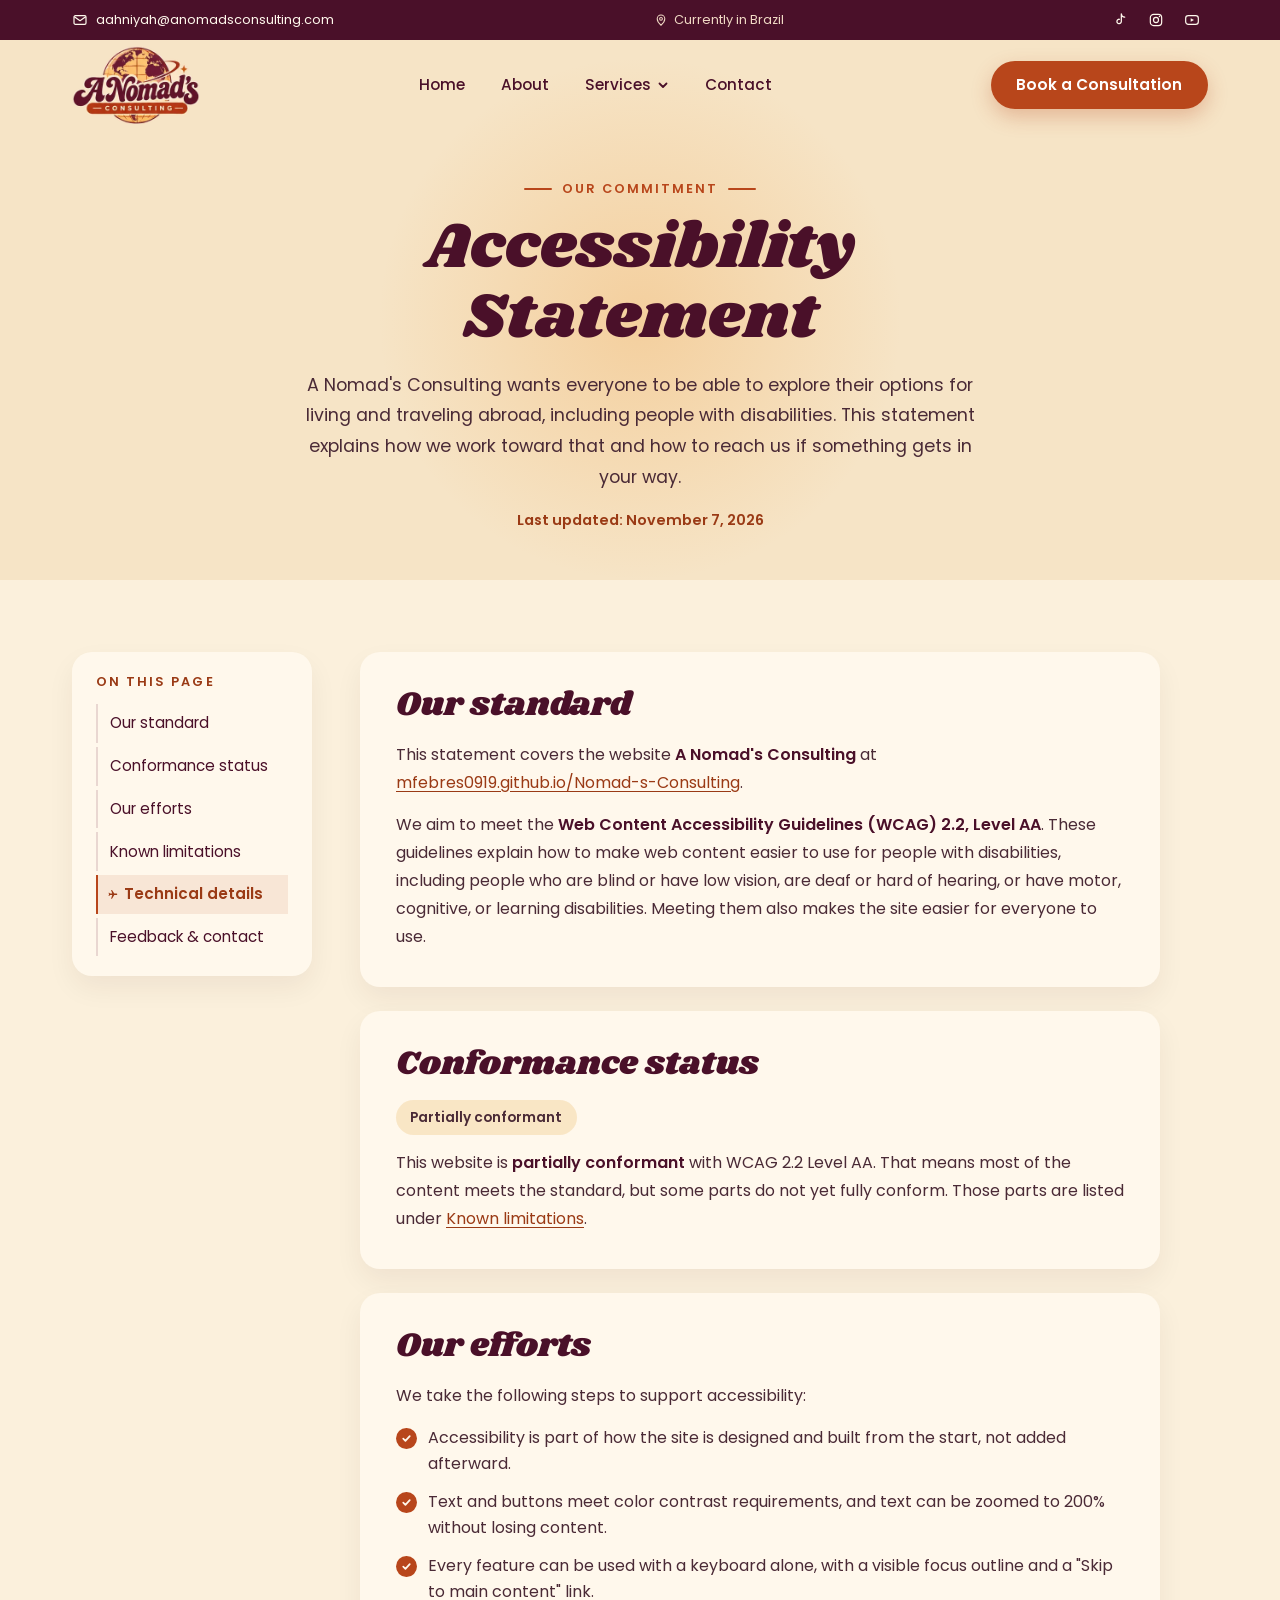
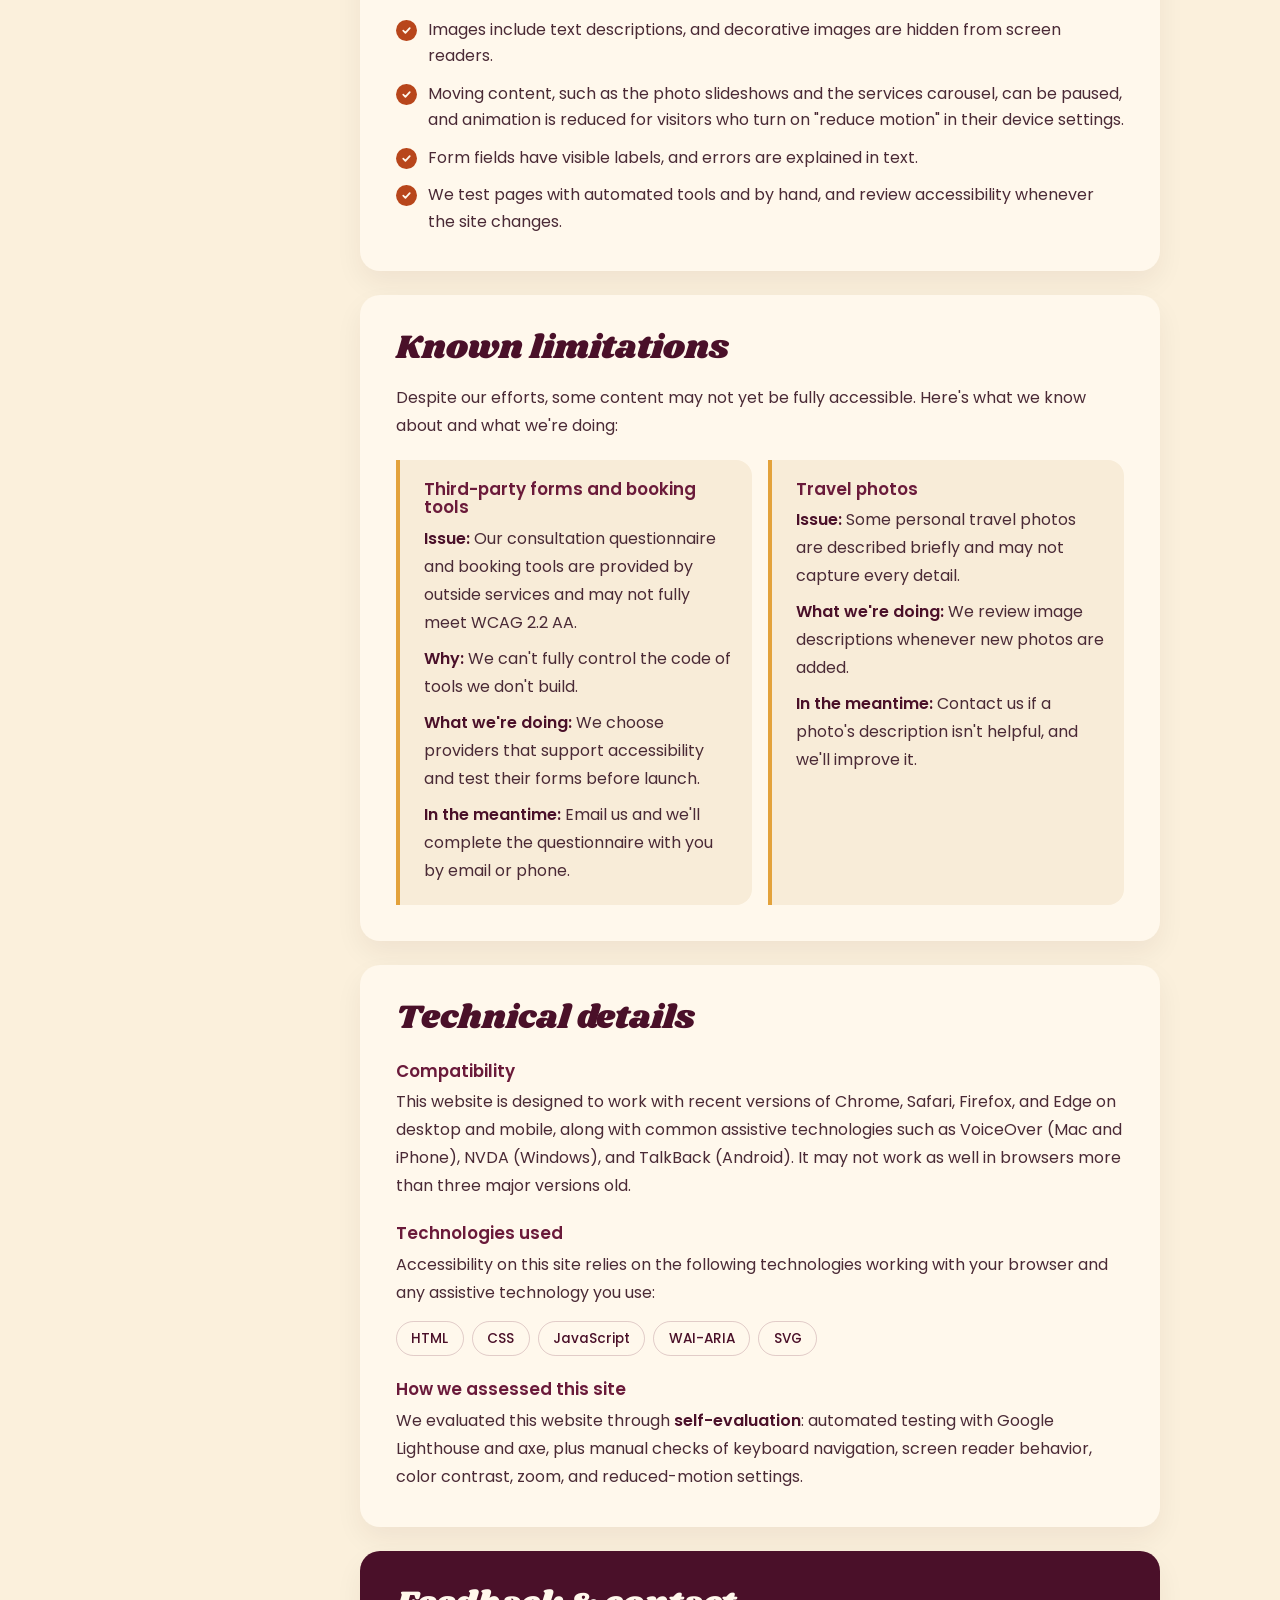
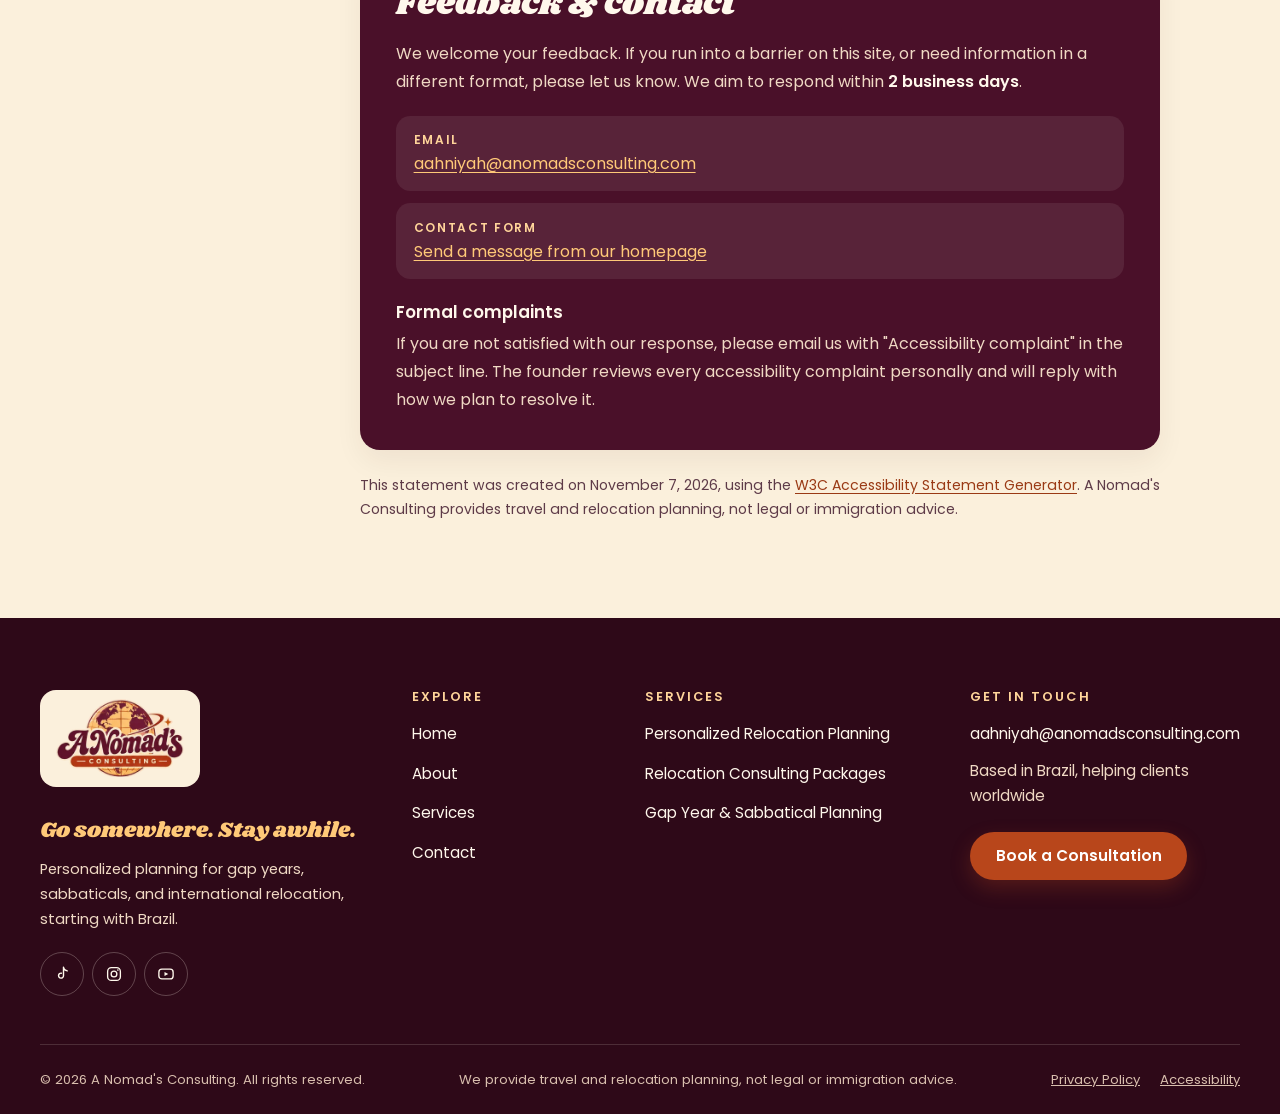
==== commit 103e9887: "Add business email; highlight current section in accessibility page contents Co-Authored-By: Claude " ====
--- a/accessibility/index.html
+++ b/accessibility/index.html
@@ -21,6 +21,7 @@
 
     <script defer src="../javascript/vendor/lenis.min.js"></script>
     <script defer src="../javascript/global.js"></script>
+    <script defer src="../javascript/accessibility.js"></script>
 </head>
 <body>
     <a class="skip-link" href="../#main">Skip to main content</a>
@@ -32,10 +33,9 @@
         <!-- Top bar: email and socials (tucks away on scroll) -->
         <div class="topbar">
             <div class="topbar__inner">
-                <!-- PLACEHOLDER: her business email -->
-                <a class="topbar__link" href="mailto:hello@example.com">
+                <a class="topbar__link" href="mailto:aahniyah@anomadsconsulting.com">
                     <svg aria-hidden="true" width="16" height="16" viewBox="0 0 24 24"><rect x="3" y="5.5" width="18" height="13" rx="2" fill="none" stroke="currentColor" stroke-width="1.8"/><path d="m3.5 7 8.5 6 8.5-6" fill="none" stroke="currentColor" stroke-width="1.8" stroke-linejoin="round"/></svg>
-                    <span>hello@example.com</span>
+                    <span>aahniyah@anomadsconsulting.com</span>
                 </a>
 
                 <p class="topbar__note">
@@ -199,8 +199,7 @@
                     <ul class="statement__contact">
                         <li>
                             <span class="statement__contact-label">Email</span>
-                            <!-- PLACEHOLDER: her business email -->
-                            <a href="mailto:hello@example.com">hello@example.com</a>
+                            <a href="mailto:aahniyah@anomadsconsulting.com">aahniyah@anomadsconsulting.com</a>
                         </li>
                         <li>
                             <span class="statement__contact-label">Contact form</span>
@@ -263,8 +262,7 @@
             <div class="footer__col" data-reveal="up" data-reveal-delay="3">
                 <h2 class="footer__heading">Get in Touch</h2>
                 <ul class="footer__links">
-                    <!-- PLACEHOLDER: her business email -->
-                    <li><a href="mailto:hello@example.com">hello@example.com</a></li>
+                    <li><a href="mailto:aahniyah@anomadsconsulting.com">aahniyah@anomadsconsulting.com</a></li>
                     <li>Based in Brazil, helping clients worldwide</li>
                 </ul>
                 <a class="btn btn--primary footer__btn" href="../#book">Book a Consultation</a>
--- a/css/accessibility.css
+++ b/css/accessibility.css
@@ -104,6 +104,39 @@
     background: rgba(184, 70, 27, 0.07);
 }
 
+/* Current section: orange edge, tinted row, bolder text, small plane */
+.statement__toc a {
+    position: relative;
+    transition: border-color 400ms ease, background 400ms ease, color 400ms ease, padding 400ms var(--ease-out);
+}
+
+.statement__toc a.is-active {
+    padding-left: 1.6rem;
+    border-left-color: var(--orange);
+    background: rgba(184, 70, 27, 0.1);
+    font-weight: 600;
+    color: var(--orange-dark);
+}
+
+.statement__toc a::before {
+    content: "";
+    position: absolute;
+    left: 0.55rem;
+    top: 50%;
+    width: 0.7rem;
+    height: 0.7rem;
+    margin-top: -0.35rem;
+    background: url("data:image/svg+xml,%3Csvg xmlns='http://www.w3.org/2000/svg' viewBox='0 0 24 24'%3E%3Cpath d='M21 15.5v-2l-8-5V3.5a1.5 1.5 0 0 0-3 0v5l-8 5v2l8-2.5V18l-2 1.5V21l3.5-1 3.5 1v-1.5L13 18v-5z' fill='%239a3a15'/%3E%3C/svg%3E") no-repeat center / contain;
+    opacity: 0;
+    transform: rotate(90deg) scale(0.6);
+    transition: opacity 400ms ease, transform 400ms var(--ease-out);
+}
+
+.statement__toc a.is-active::before {
+    opacity: 1;
+    transform: rotate(90deg) scale(1);
+}
+
 .statement__body {
     display: grid;
     gap: 1.5rem;
